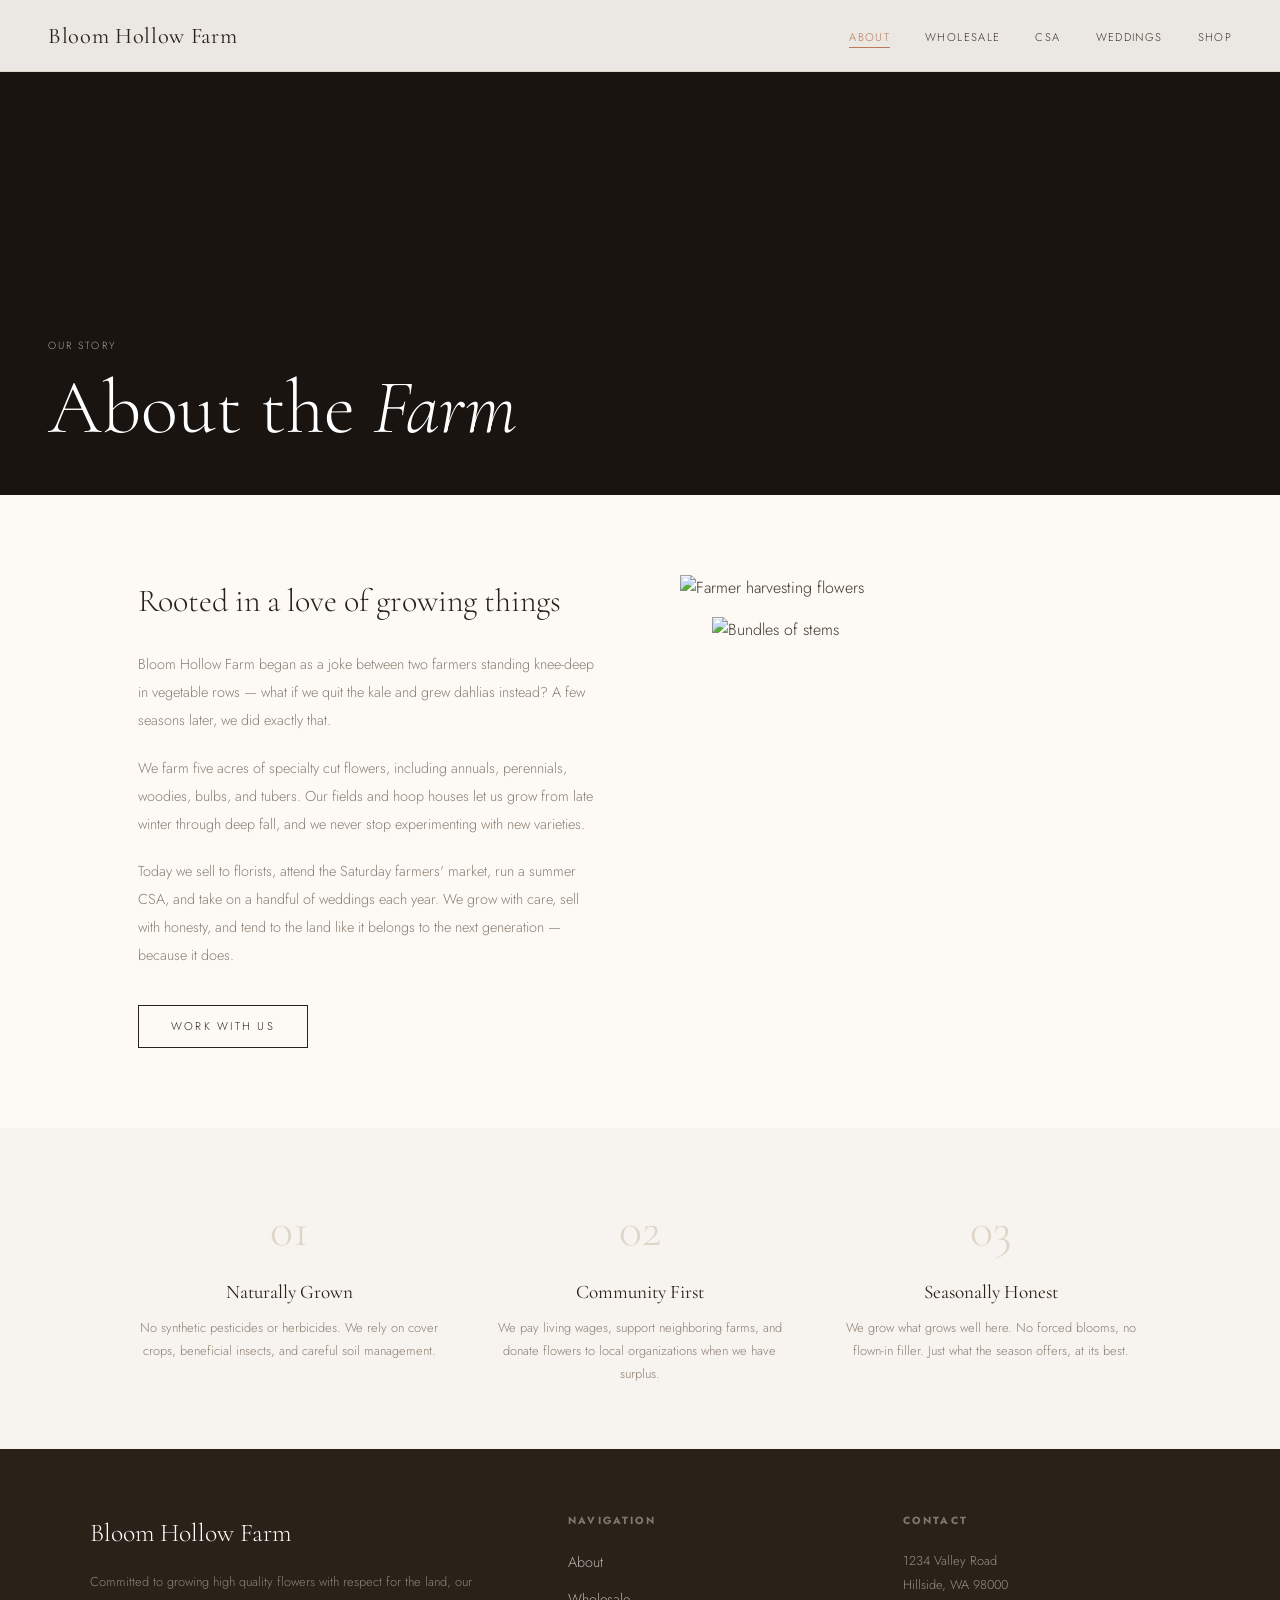
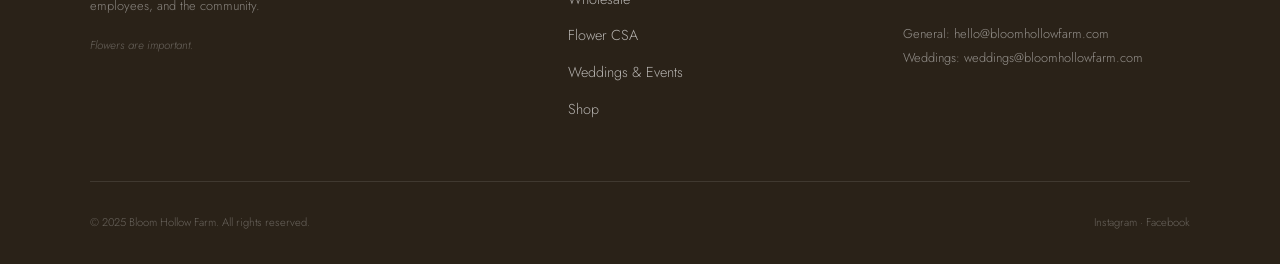
==== about.html @ 866d584c "first commit This is the first commit from a website built using claude with the promp "Please look " ====
<!DOCTYPE html>
<html lang="en">
<head>
  <meta charset="UTF-8">
  <meta name="viewport" content="width=device-width, initial-scale=1.0">
  <title>About — Bloom Hollow Farm</title>
  <link rel="preconnect" href="https://fonts.googleapis.com">
  <link href="https://fonts.googleapis.com/css2?family=Cormorant+Garamond:ital,wght@0,300;0,400;0,500;1,300;1,400&family=Jost:wght@300;400;500&display=swap" rel="stylesheet">
  <link rel="stylesheet" href="css/theme.css">
  <link rel="stylesheet" href="css/styles.css">
</head>
<body>

<!-- NAV -->
<nav>
  <a class="nav-logo" href="index.html">Bloom Hollow Farm</a>
  <ul class="nav-links">
    <li><a href="about.html">About</a></li>
    <li><a href="wholesale.html">Wholesale</a></li>
    <li><a href="csa.html">CSA</a></li>
    <li><a href="weddings.html">Weddings</a></li>
    <li><a href="shop.html">Shop</a></li>
  </ul>
</nav>

<!-- PAGE HERO -->
<div class="page-hero">
  <div class="page-hero-bg" style="background-image: var(--hero-about);"></div>
  <div class="page-hero-content">
    <span class="label">Our Story</span>
    <h1>About the <em>Farm</em></h1>
  </div>
</div>

<!-- STORY -->
<div class="about-story">
  <div class="about-story-text">
    <h2>Rooted in a love of growing things</h2>
    <p>Bloom Hollow Farm began as a joke between two farmers standing knee-deep in vegetable rows — what if we quit the kale and grew dahlias instead? A few seasons later, we did exactly that.</p>
    <p>We farm five acres of specialty cut flowers, including annuals, perennials, woodies, bulbs, and tubers. Our fields and hoop houses let us grow from late winter through deep fall, and we never stop experimenting with new varieties.</p>
    <p>Today we sell to florists, attend the Saturday farmers' market, run a summer CSA, and take on a handful of weddings each year. We grow with care, sell with honesty, and tend to the land like it belongs to the next generation — because it does.</p>
    <a href="wholesale.html" class="btn btn-dark" style="margin-top:1rem;">Work With Us</a>
  </div>
  <div class="about-story-img">
    <img src="https://images.unsplash.com/photo-1487530811015-780e06de3c6e?w=700" alt="Farmer harvesting flowers">
    <img src="https://images.unsplash.com/photo-1558618666-fcd25c85cd64?w=600" alt="Bundles of stems">
  </div>
</div>

<!-- VALUES -->
<div class="values-section">
  <div class="values-strip">
    <div class="value-item">
      <div class="value-num">01</div>
      <h3>Naturally Grown</h3>
      <p>No synthetic pesticides or herbicides. We rely on cover crops, beneficial insects, and careful soil management.</p>
    </div>
    <div class="value-item">
      <div class="value-num">02</div>
      <h3>Community First</h3>
      <p>We pay living wages, support neighboring farms, and donate flowers to local organizations when we have surplus.</p>
    </div>
    <div class="value-item">
      <div class="value-num">03</div>
      <h3>Seasonally Honest</h3>
      <p>We grow what grows well here. No forced blooms, no flown-in filler. Just what the season offers, at its best.</p>
    </div>
  </div>
</div>

<!-- FOOTER -->
<footer>
  <div class="footer-grid">
    <div class="footer-brand">
      <span class="logo">Bloom Hollow Farm</span>
      <p>Committed to growing high quality flowers with respect for the land, our employees, and the community.</p>
      <p style="margin-top:1rem; font-size:0.72rem; color:rgba(255,255,255,0.3); font-style:italic;">Flowers are important.</p>
    </div>
    <div class="footer-col">
      <h4>Navigation</h4>
      <ul>
        <li><a href="about.html">About</a></li>
        <li><a href="wholesale.html">Wholesale</a></li>
        <li><a href="csa.html">Flower CSA</a></li>
        <li><a href="weddings.html">Weddings &amp; Events</a></li>
        <li><a href="shop.html">Shop</a></li>
      </ul>
    </div>
    <div class="footer-col">
      <h4>Contact</h4>
      <address>
        1234 Valley Road<br>
        Hillside, WA 98000<br><br>
        General: hello@bloomhollowfarm.com<br>
        Weddings: weddings@bloomhollowfarm.com
      </address>
    </div>
  </div>
  <div class="footer-bottom">
    <p>© 2025 Bloom Hollow Farm. All rights reserved.</p>
    <p>Instagram · Facebook</p>
  </div>
</footer>

<script src="js/nav.js"></script>
</body>
</html>
---- css/theme.css ----
/* ============================================================
   BLOOM HOLLOW FARM — THEME VARIABLES
   ============================================================
   Edit this file to retheme the entire site at once.
   All colors, fonts, spacing, and sizing live here.
   ============================================================ */

:root {

  /* ── COLORS ─────────────────────────────────────────────── */

  /* Backgrounds */
  --color-bg:           #fdfaf6;   /* warm white — main page background */
  --color-bg-subtle:    #f7f3ee;   /* cream — section alternates, cards */
  --color-bg-dark:      #2a2218;   /* deep brown — footer, dark sections */
  --color-bg-hero:      #2a1f14;   /* near-black — behind hero images */

  /* Text */
  --color-text:         #3d3529;   /* main body text */
  --color-text-muted:   #8a7e72;   /* secondary / supporting text */
  --color-text-light:   #ffffff;   /* text on dark backgrounds */

  /* Brand accents */
  --color-primary:      #b87b5a;   /* clay/terracotta — primary CTA, prices, links */
  --color-primary-dark: #a3633d;   /* clay hover state */
  --color-secondary:    #7a8c72;   /* sage green — ticker bar, accents */
  --color-accent:       #c94f2e;   /* warm red — highlight accent (optional) */

  /* Borders & dividers */
  --color-border:       #ddd5c8;   /* soft warm border */


  /* ── TYPOGRAPHY ─────────────────────────────────────────── */

  /* Google Fonts: loaded in each HTML <head> */
  --font-display:       'Cormorant Garamond', Georgia, serif;  /* headlines, hero, logo */
  --font-body:          'Jost', 'Helvetica Neue', sans-serif;  /* body, nav, buttons */

  --font-weight-light:  300;
  --font-weight-normal: 400;
  --font-weight-medium: 500;


  /* ── SPACING ────────────────────────────────────────────── */

  --space-xs:   0.5rem;
  --space-sm:   1rem;
  --space-md:   2rem;
  --space-lg:   3rem;
  --space-xl:   5rem;

  --section-padding-v:  5rem;   /* vertical padding for full sections */
  --section-padding-sm: 3rem;   /* smaller section variant */
  --page-padding-h:     3rem;   /* horizontal page gutter */
  --container-max:      1100px; /* max content width */


  /* ── NAV ────────────────────────────────────────────────── */

  --nav-height:         72px;
  --nav-bg:             rgba(253, 250, 246, 0.92);  /* semi-transparent bg */
  --nav-border:         var(--color-border);


  /* ── TYPOGRAPHY SIZES ───────────────────────────────────── */

  --text-label:         0.65rem;  /* eyebrow / all-caps labels */
  --text-xs:            0.7rem;
  --text-sm:            0.8rem;
  --text-base:          0.9rem;
  --text-body:          1rem;
  --text-lg:            1.2rem;
  --text-xl:            1.5rem;
  --text-2xl:           2rem;
  --text-3xl:           2.8rem;


  /* ── LETTER SPACING ─────────────────────────────────────── */

  --tracking-tight:     0.03em;
  --tracking-normal:    0.08em;
  --tracking-wide:      0.12em;
  --tracking-widest:    0.2em;


  /* ── BORDERS & RADIUS ───────────────────────────────────── */

  --radius-none:        0;       /* this design uses sharp corners throughout */
  --border-width:       1px;


  /* ── TRANSITIONS ────────────────────────────────────────── */

  --transition-fast:    0.2s ease;
  --transition-base:    0.3s ease;
  --transition-slow:    0.5s ease;


  /* ── HERO IMAGES (swap these URLs to change hero photos) ── */

  --hero-home:      url('https://images.unsplash.com/photo-1490750967868-88df5691cc05?w=1600');
  --hero-about:     url('https://images.unsplash.com/photo-1416879595882-3373a0480b5b?w=1600');
  --hero-wholesale: url('https://images.unsplash.com/photo-1513836279014-a89f7a76ae86?w=1600');
  --hero-csa:       url('https://images.unsplash.com/photo-1501004318641-b39e6451bec6?w=1600');
  --hero-weddings:  url('https://images.unsplash.com/photo-1523438885200-e635ba2c371e?w=1600');
  --hero-shop:      url('https://images.unsplash.com/photo-1457296898342-cdd24585d095?w=1600');

}
---- css/styles.css ----
/* ============================================================
   BLOOM HOLLOW FARM — MAIN STYLES
   All values reference variables defined in theme.css
   ============================================================ */

/* ── RESET & BASE ──────────────────────────────────────────── */

* { margin: 0; padding: 0; box-sizing: border-box; }

body {
  font-family: var(--font-body);
  background: var(--color-bg);
  color: var(--color-text);
  font-weight: var(--font-weight-light);
  line-height: 1.6;
}

img { display: block; max-width: 100%; }
a { text-decoration: none; }

/* ── LAYOUT UTILITIES ─────────────────────────────────────── */

.container {
  max-width: var(--container-max);
  margin: 0 auto;
}

.section {
  padding: var(--section-padding-v) var(--page-padding-h);
}

.section-sm {
  padding: var(--section-padding-sm) var(--page-padding-h);
}

.section-cream {
  background: var(--color-bg-subtle);
}

.label {
  font-size: var(--text-label);
  letter-spacing: var(--tracking-widest);
  text-transform: uppercase;
  color: var(--color-text-muted);
  margin-bottom: var(--space-sm);
  display: block;
}

/* ── NAV ───────────────────────────────────────────────────── */

nav {
  position: fixed;
  top: 0; left: 0; right: 0;
  z-index: 100;
  display: flex;
  align-items: center;
  justify-content: space-between;
  padding: 1.2rem var(--page-padding-h);
  height: var(--nav-height);
  background: var(--nav-bg);
  backdrop-filter: blur(8px);
  border-bottom: var(--border-width) solid var(--nav-border);
  transition: all var(--transition-base);
}

.nav-logo {
  font-family: var(--font-display);
  font-size: 1.4rem;
  font-weight: var(--font-weight-normal);
  letter-spacing: var(--tracking-tight);
  color: var(--color-bg-dark);
}

.nav-links {
  display: flex;
  gap: 2.2rem;
  list-style: none;
}

.nav-links a {
  font-size: var(--text-xs);
  letter-spacing: var(--tracking-wide);
  text-transform: uppercase;
  color: var(--color-text);
  transition: color var(--transition-fast);
}

.nav-links a:hover,
.nav-links a.active {
  color: var(--color-primary);
}

.nav-links a.active {
  border-bottom: var(--border-width) solid var(--color-primary);
  padding-bottom: 2px;
}

/* ── BUTTONS ──────────────────────────────────────────────── */

.btn {
  display: inline-block;
  padding: 0.75rem 2rem;
  border: var(--border-width) solid currentColor;
  font-family: var(--font-body);
  font-size: var(--text-xs);
  letter-spacing: var(--tracking-widest);
  text-transform: uppercase;
  cursor: pointer;
  background: transparent;
  transition: all var(--transition-fast);
}

.btn-light  { color: var(--color-text-light); }
.btn-light:hover { background: var(--color-text-light); color: var(--color-bg-dark); }

.btn-dark   { color: var(--color-bg-dark); }
.btn-dark:hover { background: var(--color-bg-dark); color: var(--color-text-light); }

.btn-clay   { color: var(--color-primary); border-color: var(--color-primary); }
.btn-clay:hover { background: var(--color-primary); color: var(--color-text-light); }

/* ── HERO (HOME) ──────────────────────────────────────────── */

.hero {
  position: relative;
  height: calc(100vh - var(--nav-height));
  display: flex;
  align-items: center;
  justify-content: center;
  overflow: hidden;
  background: var(--color-bg-hero);
}

.hero-bg {
  position: absolute; inset: 0;
  background: var(--hero-home) center / cover no-repeat;
  opacity: 0.65;
  animation: slowzoom 20s ease-in-out infinite alternate;
}

@keyframes slowzoom {
  from { transform: scale(1); }
  to   { transform: scale(1.06); }
}

.hero-content {
  position: relative;
  text-align: center;
  color: var(--color-text-light);
  padding: var(--space-md);
  animation: fadeup 1.2s ease forwards;
}

@keyframes fadeup {
  from { opacity: 0; transform: translateY(24px); }
  to   { opacity: 1; transform: translateY(0); }
}

.hero-eyebrow {
  font-size: var(--text-xs);
  letter-spacing: var(--tracking-widest);
  text-transform: uppercase;
  color: rgba(255,255,255,0.75);
  margin-bottom: 1.2rem;
}

.hero-title {
  font-family: var(--font-display);
  font-size: clamp(3.5rem, 8vw, 7rem);
  font-weight: var(--font-weight-light);
  line-height: 0.95;
  margin-bottom: 1.6rem;
}

.hero-title em { font-style: italic; }

.hero-sub {
  font-size: var(--text-base);
  letter-spacing: var(--tracking-normal);
  color: rgba(255,255,255,0.8);
  max-width: 380px;
  margin: 0 auto 2.4rem;
  line-height: 1.8;
}

/* ── TICKER BAND ─────────────────────────────────────────── */

.ticker {
  background: var(--color-secondary);
  padding: 0.7rem 0;
  overflow: hidden;
}

.ticker-track {
  display: flex;
  gap: 3rem;
  animation: scroll-ticker 20s linear infinite;
  white-space: nowrap;
}

@keyframes scroll-ticker {
  from { transform: translateX(0); }
  to   { transform: translateX(-50%); }
}

.ticker-item {
  font-size: var(--text-xs);
  letter-spacing: var(--tracking-widest);
  text-transform: uppercase;
  color: var(--color-text-light);
  flex-shrink: 0;
}

.ticker-dot { color: rgba(255,255,255,0.45); }

/* ── HOME INTRO ───────────────────────────────────────────── */

.intro-grid {
  display: grid;
  grid-template-columns: 1fr 1fr;
  gap: var(--space-xl);
  align-items: center;
}

.intro-text h2 {
  font-family: var(--font-display);
  font-size: clamp(2.2rem, 4vw, 3.5rem);
  font-weight: var(--font-weight-light);
  line-height: 1.15;
  margin-bottom: 1.5rem;
  color: var(--color-bg-dark);
}

.intro-text h2 em { font-style: italic; color: var(--color-primary); }

.intro-text p {
  font-size: var(--text-base);
  line-height: 1.9;
  color: var(--color-text-muted);
  margin-bottom: 1.5rem;
}

.intro-img { position: relative; }

.intro-img img {
  width: 100%;
  aspect-ratio: 3 / 4;
  object-fit: cover;
}

.intro-img::before {
  content: '';
  position: absolute;
  top: -16px; left: -16px;
  width: 100%; height: 100%;
  border: var(--border-width) solid var(--color-border);
  z-index: -1;
}

/* ── OFFERINGS ────────────────────────────────────────────── */

.offerings-head {
  text-align: center;
  margin-bottom: var(--space-lg);
}

.offerings-head h2 {
  font-family: var(--font-display);
  font-size: var(--text-3xl);
  font-weight: var(--font-weight-light);
  color: var(--color-bg-dark);
}

.offerings-grid {
  display: grid;
  grid-template-columns: repeat(3, 1fr);
  gap: 1.5rem;
}

.offering-card {
  cursor: pointer;
  overflow: hidden;
  transition: transform var(--transition-base);
}

.offering-card:hover { transform: translateY(-4px); }

.offering-card > img {
  width: 100%;
  aspect-ratio: 4 / 5;
  object-fit: cover;
  transition: transform var(--transition-slow);
}

.offering-card:hover > img { transform: scale(1.04); }

.offering-card-body { padding: 1.2rem 0; }

.offering-card-body h3 {
  font-family: var(--font-display);
  font-size: 1.4rem;
  font-weight: var(--font-weight-normal);
  margin-bottom: 0.4rem;
}

.offering-card-body p {
  font-size: var(--text-sm);
  color: var(--color-text-muted);
  line-height: 1.7;
  margin-bottom: 0.8rem;
}

.arrow-link {
  font-size: var(--text-xs);
  letter-spacing: var(--tracking-normal);
  text-transform: uppercase;
  color: var(--color-primary);
  display: inline-flex;
  align-items: center;
  gap: 0.4rem;
  border-bottom: 1px solid transparent;
  transition: border-color var(--transition-fast);
}

.arrow-link:hover { border-color: var(--color-primary); }

/* ── MARQUEE BAND ─────────────────────────────────────────── */

.marquee-band {
  padding: 2.5rem 0;
  border-top: var(--border-width) solid var(--color-border);
  border-bottom: var(--border-width) solid var(--color-border);
  overflow: hidden;
}

.marquee-track {
  display: flex;
  animation: scroll-ticker 30s linear infinite;
  white-space: nowrap;
}

.marquee-item {
  font-family: var(--font-display);
  font-size: 2.5rem;
  font-style: italic;
  color: var(--color-bg-dark);
  padding: 0 2rem;
  flex-shrink: 0;
  opacity: 0.35;
}

.marquee-item.accent {
  opacity: 1;
  color: var(--color-primary);
}

/* ── INSTAGRAM GRID ───────────────────────────────────────── */

.ig-grid {
  display: grid;
  grid-template-columns: repeat(4, 1fr);
  gap: 4px;
}

.ig-item {
  aspect-ratio: 1;
  overflow: hidden;
}

.ig-item img {
  width: 100%; height: 100%;
  object-fit: cover;
  transition: transform var(--transition-base);
}

.ig-item:hover img { transform: scale(1.06); }

/* ── EMAIL SIGNUP BAND ────────────────────────────────────── */

.signup-band {
  background: var(--color-bg-dark);
  padding: 4rem var(--page-padding-h);
  text-align: center;
}

.signup-band h2 {
  font-family: var(--font-display);
  font-size: var(--text-2xl);
  font-weight: var(--font-weight-light);
  color: var(--color-text-light);
  margin-bottom: 0.6rem;
}

.signup-band p {
  font-size: var(--text-base);
  color: rgba(255,255,255,0.5);
  margin-bottom: 1.8rem;
}

.signup-form {
  display: flex;
  justify-content: center;
  max-width: 420px;
  margin: 0 auto;
}

.signup-form input {
  flex: 1;
  padding: 0.8rem 1.2rem;
  border: var(--border-width) solid rgba(255,255,255,0.2);
  background: transparent;
  color: var(--color-text-light);
  font-family: var(--font-body);
  font-size: var(--text-base);
  outline: none;
}

.signup-form input::placeholder { color: rgba(255,255,255,0.35); }

.signup-form button {
  padding: 0.8rem 1.5rem;
  background: var(--color-primary);
  color: var(--color-text-light);
  border: none;
  font-family: var(--font-body);
  font-size: var(--text-xs);
  letter-spacing: var(--tracking-wide);
  text-transform: uppercase;
  cursor: pointer;
  transition: background var(--transition-fast);
}

.signup-form button:hover { background: var(--color-primary-dark); }

/* ── PAGE HERO (inner pages) ──────────────────────────────── */

.page-hero {
  height: 55vh;
  position: relative;
  display: flex;
  align-items: flex-end;
  padding: var(--space-lg);
  overflow: hidden;
  background: #1a1410;
}

.page-hero-bg {
  position: absolute; inset: 0;
  background-size: cover;
  background-position: center;
  opacity: 0.6;
}

.page-hero-content {
  position: relative;
  color: var(--color-text-light);
}

.page-hero-content .label { color: rgba(255,255,255,0.6); }

.page-hero-content h1 {
  font-family: var(--font-display);
  font-size: clamp(2.5rem, 6vw, 5rem);
  font-weight: var(--font-weight-light);
  line-height: 1;
}

.page-hero-content h1 em { font-style: italic; }

/* ── ABOUT PAGE ───────────────────────────────────────────── */

.about-story {
  display: grid;
  grid-template-columns: 1fr 1fr;
  gap: var(--space-xl);
  padding: var(--space-xl) var(--page-padding-h);
  max-width: var(--container-max);
  margin: 0 auto;
  align-items: start;
}

.about-story-text h2 {
  font-family: var(--font-display);
  font-size: var(--text-2xl);
  font-weight: var(--font-weight-light);
  margin-bottom: 1.5rem;
  color: var(--color-bg-dark);
}

.about-story-text p {
  font-size: var(--text-base);
  line-height: 1.95;
  color: var(--color-text-muted);
  margin-bottom: 1.2rem;
}

.about-story-img img { width: 100%; }
.about-story-img img + img {
  margin-top: 1rem;
  margin-left: 2rem;
  width: calc(100% - 2rem);
}

.values-section {
  background: var(--color-bg-subtle);
  padding: 4rem 0;
}

.values-strip {
  display: grid;
  grid-template-columns: repeat(3, 1fr);
  gap: var(--space-lg);
  max-width: var(--container-max);
  margin: 0 auto;
  padding: 0 var(--page-padding-h);
}

.value-item { text-align: center; }

.value-num {
  font-family: var(--font-display);
  font-size: 3rem;
  color: var(--color-border);
  font-weight: var(--font-weight-light);
  margin-bottom: 0.5rem;
}

.value-item h3 {
  font-family: var(--font-display);
  font-size: var(--text-lg);
  font-weight: var(--font-weight-normal);
  margin-bottom: 0.5rem;
  color: var(--color-bg-dark);
}

.value-item p {
  font-size: var(--text-sm);
  color: var(--color-text-muted);
  line-height: 1.8;
}

/* ── WHOLESALE PAGE ───────────────────────────────────────── */

.wholesale-intro {
  max-width: 800px;
  margin: 0 auto;
  padding: var(--space-xl) var(--space-md) var(--space-lg);
  text-align: center;
}

.wholesale-intro h1 {
  font-family: var(--font-display);
  font-size: clamp(2.5rem, 5vw, 4rem);
  font-weight: var(--font-weight-light);
  color: var(--color-bg-dark);
  margin-bottom: 1rem;
}

.wholesale-intro p {
  font-size: var(--text-base);
  line-height: 1.9;
  color: var(--color-text-muted);
}

.section-title {
  font-family: var(--font-display);
  font-size: var(--text-2xl);
  font-weight: var(--font-weight-light);
  color: var(--color-bg-dark);
  margin-bottom: var(--space-md);
}

.seasonal-grid {
  display: grid;
  grid-template-columns: repeat(4, 1fr);
  max-width: var(--container-max);
  margin: 0 auto;
  padding: 0 var(--page-padding-h) var(--space-lg);
}

.season-col {
  padding: var(--space-md) 1.5rem;
  border-left: var(--border-width) solid var(--color-border);
}

.season-col:first-child { border-left: none; }

.season-col h3 {
  font-family: var(--font-display);
  font-size: 1.3rem;
  font-weight: var(--font-weight-normal);
  margin-bottom: 1rem;
  color: var(--color-bg-dark);
}

.flower-list { list-style: none; }

.flower-list li {
  font-size: var(--text-sm);
  color: var(--color-text-muted);
  padding: 0.3rem 0;
  border-bottom: var(--border-width) solid var(--color-border);
  line-height: 1.6;
}

.wholesale-cta {
  background: var(--color-bg-subtle);
  padding: 4rem var(--page-padding-h);
  display: flex;
  align-items: center;
  justify-content: space-between;
  max-width: var(--container-max);
  margin: var(--space-lg) auto;
  gap: var(--space-lg);
}

.wholesale-cta h2 {
  font-family: var(--font-display);
  font-size: var(--text-2xl);
  font-weight: var(--font-weight-light);
  color: var(--color-bg-dark);
  flex: 1;
}

.wholesale-cta p {
  font-size: var(--text-base);
  color: var(--color-text-muted);
  line-height: 1.8;
  flex: 1;
}

/* ── CSA PAGE ─────────────────────────────────────────────── */

.csa-intro {
  max-width: 700px;
  margin: 0 auto;
  text-align: center;
  padding: var(--space-xl) var(--space-md) var(--space-lg);
}

.csa-intro h1 {
  font-family: var(--font-display);
  font-size: clamp(2.5rem, 5vw, 4rem);
  font-weight: var(--font-weight-light);
  color: var(--color-bg-dark);
  margin-bottom: 1rem;
}

.csa-intro p {
  font-size: var(--text-base);
  line-height: 1.9;
  color: var(--color-text-muted);
}

.csa-options {
  display: grid;
  grid-template-columns: repeat(3, 1fr);
  gap: 1.5rem;
  padding: 0 var(--page-padding-h) var(--space-lg);
  max-width: var(--container-max);
  margin: 0 auto;
}

.csa-card {
  border: var(--border-width) solid var(--color-border);
  padding: 2.5rem var(--space-md);
  position: relative;
  transition: border-color var(--transition-base);
}

.csa-card:hover { border-color: var(--color-primary); }

.csa-card.featured {
  background: var(--color-bg-dark);
  border-color: var(--color-bg-dark);
  color: var(--color-text-light);
}

.csa-card.featured .csa-detail { color: rgba(255,255,255,0.6); }

.csa-badge {
  position: absolute;
  top: -1px; right: 1.5rem;
  background: var(--color-primary);
  color: var(--color-text-light);
  font-size: 0.6rem;
  letter-spacing: var(--tracking-widest);
  text-transform: uppercase;
  padding: 0.3rem 0.8rem;
}

.csa-card h3 {
  font-family: var(--font-display);
  font-size: var(--text-xl);
  font-weight: var(--font-weight-normal);
  margin-bottom: 0.5rem;
}

.csa-price {
  font-size: 1.8rem;
  font-weight: var(--font-weight-light);
  color: var(--color-primary);
  margin-bottom: 1.5rem;
}

.csa-card.featured .csa-price { color: var(--color-text-light); }

.csa-detail {
  font-size: var(--text-sm);
  color: var(--color-text-muted);
  line-height: 1.8;
  margin-bottom: var(--space-md);
}

/* ── WEDDINGS PAGE ────────────────────────────────────────── */

.weddings-copy {
  max-width: 640px;
  margin: 0 auto;
  text-align: center;
  padding: 4rem var(--space-md);
}

.weddings-copy h2 {
  font-family: var(--font-display);
  font-size: var(--text-3xl);
  font-weight: var(--font-weight-light);
  margin-bottom: 1.2rem;
  color: var(--color-bg-dark);
}

.weddings-copy p {
  font-size: var(--text-base);
  line-height: 1.95;
  color: var(--color-text-muted);
  margin-bottom: 1.8rem;
}

.weddings-gallery {
  display: grid;
  grid-template-columns: repeat(2, 1fr);
  gap: 1.5rem;
  padding: 0 var(--page-padding-h);
  max-width: var(--container-max);
  margin: 0 auto;
}

.gallery-item { overflow: hidden; }

.gallery-item img {
  width: 100%;
  display: block;
  transition: transform var(--transition-slow);
}

.gallery-item:hover img { transform: scale(1.04); }

.gallery-item:first-child { grid-row: span 2; }
.gallery-item:first-child img { height: 100%; object-fit: cover; }

.packages-grid {
  display: grid;
  grid-template-columns: repeat(2, 1fr);
  gap: 1.5rem;
  padding: 0 var(--page-padding-h) 4rem;
  max-width: var(--container-max);
  margin: 0 auto;
}

.package-card {
  padding: 2.5rem;
  background: var(--color-bg-subtle);
}

.package-card h3 {
  font-family: var(--font-display);
  font-size: var(--text-xl);
  font-weight: var(--font-weight-normal);
  margin-bottom: 0.3rem;
}

.package-card .pkg-price {
  color: var(--color-primary);
  font-size: var(--text-base);
  margin-bottom: 1rem;
}

.package-card p {
  font-size: var(--text-sm);
  color: var(--color-text-muted);
  line-height: 1.8;
}

/* ── SHOP PAGE ────────────────────────────────────────────── */

.shop-grid {
  display: grid;
  grid-template-columns: repeat(3, 1fr);
  gap: var(--space-md);
  padding: var(--space-lg) var(--page-padding-h);
  max-width: var(--container-max);
  margin: 0 auto;
}

.product-card { cursor: pointer; }

.product-card-img {
  overflow: hidden;
}

.product-card-img img {
  width: 100%;
  aspect-ratio: 4 / 5;
  object-fit: cover;
  transition: transform var(--transition-slow);
}

.product-card:hover .product-card-img img { transform: scale(1.04); }

.product-card-body { padding: 1rem 0; }

.product-card-body h3 {
  font-family: var(--font-display);
  font-size: var(--text-lg);
  font-weight: var(--font-weight-normal);
  margin-bottom: 0.2rem;
}

.product-card-body .price {
  font-size: var(--text-base);
  color: var(--color-primary);
}

.product-card-body .sold-out {
  font-size: var(--text-xs);
  color: var(--color-text-muted);
  text-transform: uppercase;
  letter-spacing: var(--tracking-normal);
}

/* ── FOOTER ───────────────────────────────────────────────── */

footer {
  background: var(--color-bg-dark);
  color: var(--color-text-light);
  padding: 4rem var(--page-padding-h) var(--space-md);
}

.footer-grid {
  display: grid;
  grid-template-columns: 1.5fr 1fr 1fr;
  gap: var(--space-lg);
  max-width: var(--container-max);
  margin: 0 auto;
  padding-bottom: var(--space-lg);
  border-bottom: var(--border-width) solid rgba(255,255,255,0.1);
}

.footer-brand .logo {
  font-family: var(--font-display);
  font-size: 1.6rem;
  font-weight: var(--font-weight-light);
  color: var(--color-text-light);
  margin-bottom: 1rem;
  display: block;
}

.footer-brand p {
  font-size: var(--text-sm);
  color: rgba(255,255,255,0.45);
  line-height: 1.9;
}

.footer-col h4 {
  font-size: var(--text-label);
  letter-spacing: var(--tracking-widest);
  text-transform: uppercase;
  color: rgba(255,255,255,0.4);
  margin-bottom: 1.2rem;
}

.footer-col ul { list-style: none; }

.footer-col ul li { margin-bottom: 0.7rem; }

.footer-col ul li a {
  font-size: var(--text-base);
  color: rgba(255,255,255,0.65);
  transition: color var(--transition-fast);
}

.footer-col ul li a:hover { color: var(--color-text-light); }

.footer-col address {
  font-style: normal;
  font-size: var(--text-sm);
  color: rgba(255,255,255,0.5);
  line-height: 1.9;
}

.footer-bottom {
  max-width: var(--container-max);
  margin: var(--space-md) auto 0;
  display: flex;
  justify-content: space-between;
  align-items: center;
}

.footer-bottom p {
  font-size: var(--text-xs);
  color: rgba(255,255,255,0.3);
}

/* ── RESPONSIVE ───────────────────────────────────────────── */

@media (max-width: 900px) {
  .seasonal-grid { grid-template-columns: repeat(2, 1fr); }
  .offerings-grid { grid-template-columns: repeat(2, 1fr); }
  .shop-grid { grid-template-columns: repeat(2, 1fr); }
}

@media (max-width: 768px) {
  :root {
    --page-padding-h: 1.5rem;
    --section-padding-v: 3rem;
  }

  nav { padding: 1rem var(--page-padding-h); }
  .nav-links { display: none; }

  .intro-grid,
  .about-story,
  .csa-options,
  .packages-grid,
  .offerings-grid,
  .seasonal-grid,
  .shop-grid        { grid-template-columns: 1fr; }

  .footer-grid      { grid-template-columns: 1fr; }
  .wholesale-cta    { flex-direction: column; }
  .values-strip     { grid-template-columns: 1fr; }
  .weddings-gallery { grid-template-columns: 1fr; }
  .gallery-item:first-child { grid-row: auto; }
  .ig-grid          { grid-template-columns: repeat(2, 1fr); }
}
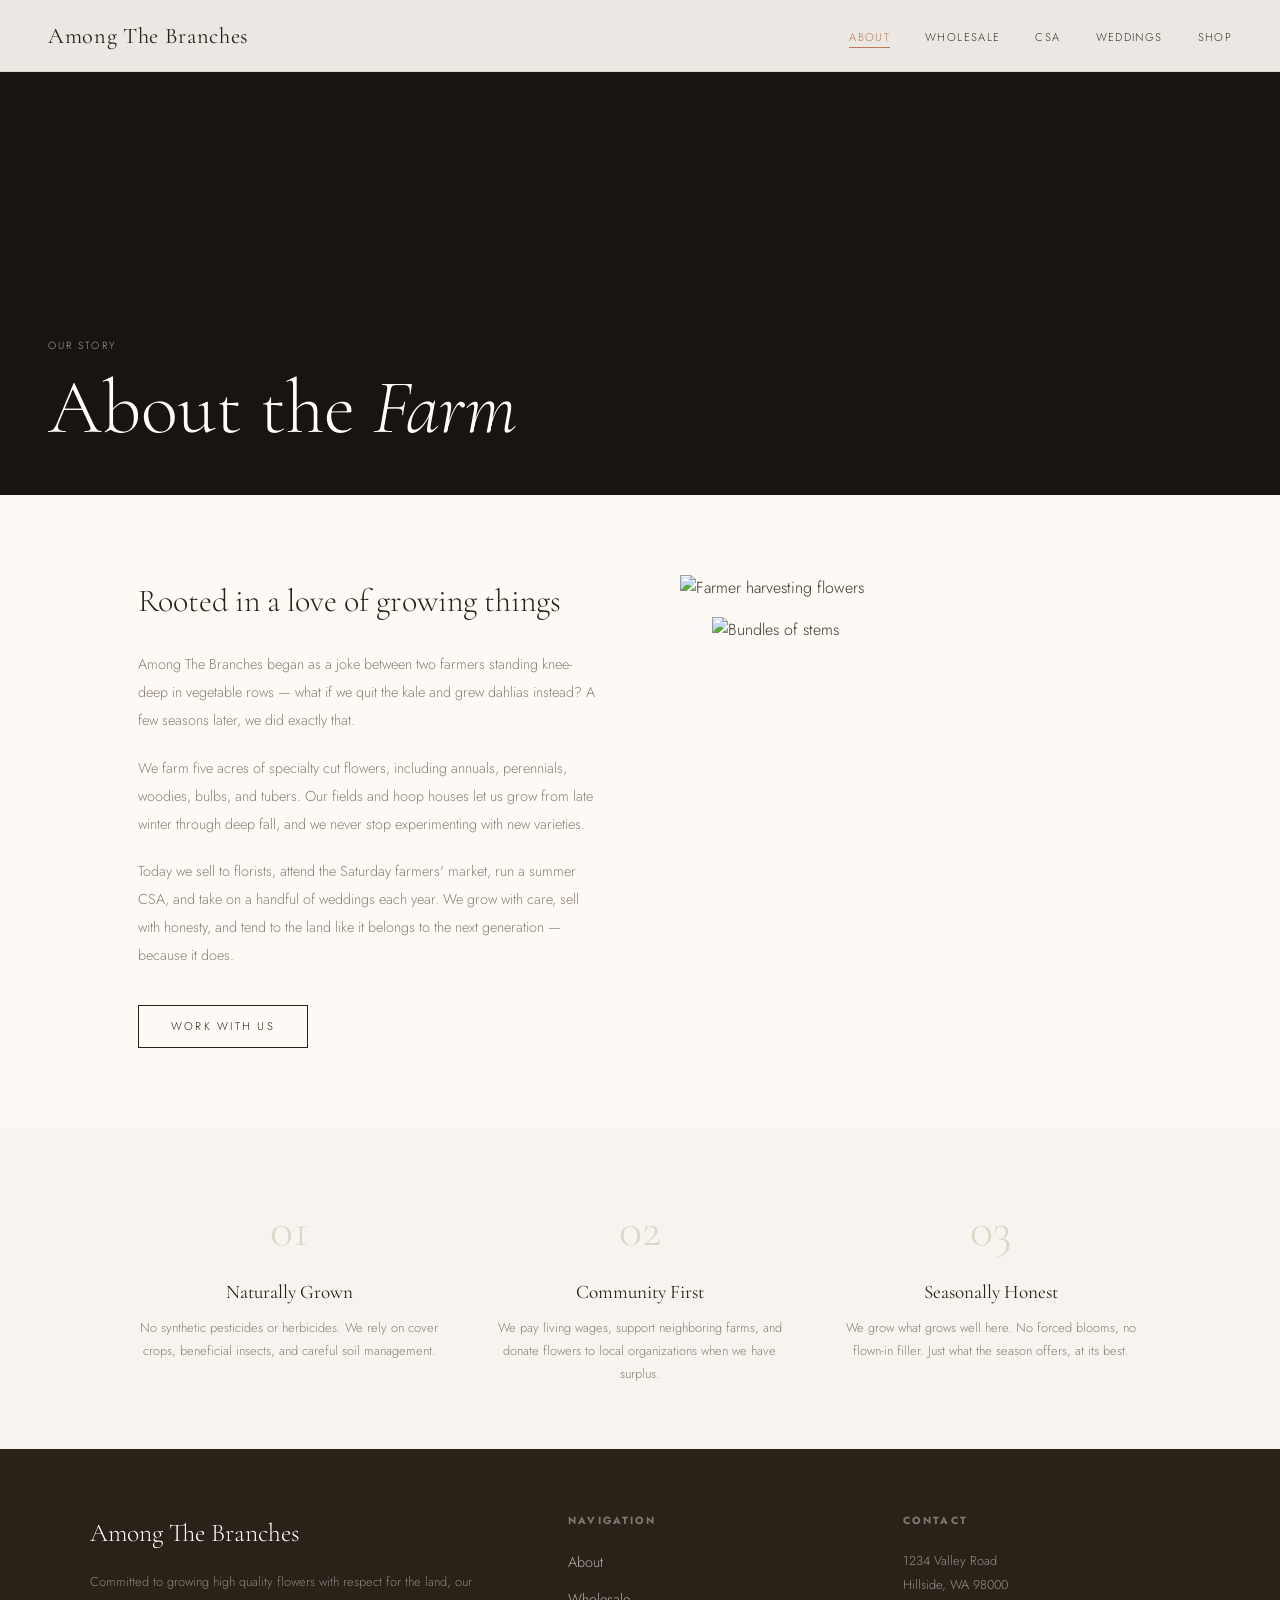
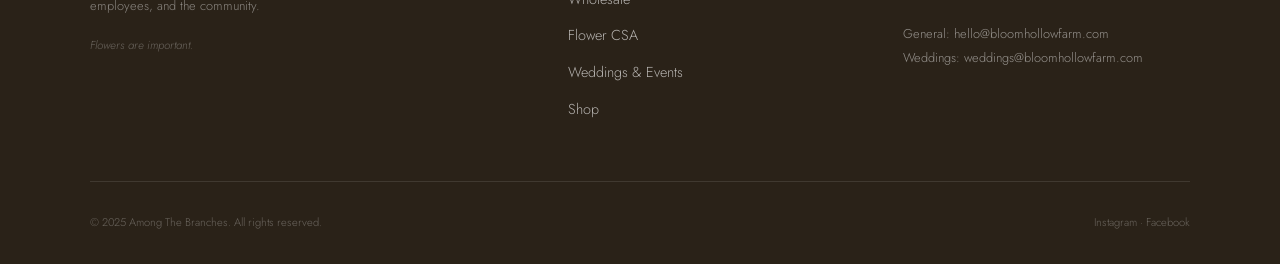
==== commit 08fb1d57: "Business Name Changed Switched from "Bloom Hollow" to "Among The Branches" in all instances." ====
--- a/about.html
+++ b/about.html
@@ -3,7 +3,7 @@
 <head>
   <meta charset="UTF-8">
   <meta name="viewport" content="width=device-width, initial-scale=1.0">
-  <title>About — Bloom Hollow Farm</title>
+  <title>About — Among The Branches</title>
   <link rel="preconnect" href="https://fonts.googleapis.com">
   <link href="https://fonts.googleapis.com/css2?family=Cormorant+Garamond:ital,wght@0,300;0,400;0,500;1,300;1,400&family=Jost:wght@300;400;500&display=swap" rel="stylesheet">
   <link rel="stylesheet" href="css/theme.css">
@@ -13,7 +13,7 @@
 
 <!-- NAV -->
 <nav>
-  <a class="nav-logo" href="index.html">Bloom Hollow Farm</a>
+  <a class="nav-logo" href="index.html">Among The Branches</a>
   <ul class="nav-links">
     <li><a href="about.html">About</a></li>
     <li><a href="wholesale.html">Wholesale</a></li>
@@ -36,7 +36,7 @@
 <div class="about-story">
   <div class="about-story-text">
     <h2>Rooted in a love of growing things</h2>
-    <p>Bloom Hollow Farm began as a joke between two farmers standing knee-deep in vegetable rows — what if we quit the kale and grew dahlias instead? A few seasons later, we did exactly that.</p>
+    <p>Among The Branches began as a joke between two farmers standing knee-deep in vegetable rows — what if we quit the kale and grew dahlias instead? A few seasons later, we did exactly that.</p>
     <p>We farm five acres of specialty cut flowers, including annuals, perennials, woodies, bulbs, and tubers. Our fields and hoop houses let us grow from late winter through deep fall, and we never stop experimenting with new varieties.</p>
     <p>Today we sell to florists, attend the Saturday farmers' market, run a summer CSA, and take on a handful of weddings each year. We grow with care, sell with honesty, and tend to the land like it belongs to the next generation — because it does.</p>
     <a href="wholesale.html" class="btn btn-dark" style="margin-top:1rem;">Work With Us</a>
@@ -72,7 +72,7 @@
 <footer>
   <div class="footer-grid">
     <div class="footer-brand">
-      <span class="logo">Bloom Hollow Farm</span>
+      <span class="logo">Among The Branches</span>
       <p>Committed to growing high quality flowers with respect for the land, our employees, and the community.</p>
       <p style="margin-top:1rem; font-size:0.72rem; color:rgba(255,255,255,0.3); font-style:italic;">Flowers are important.</p>
     </div>
@@ -97,7 +97,7 @@
     </div>
   </div>
   <div class="footer-bottom">
-    <p>© 2025 Bloom Hollow Farm. All rights reserved.</p>
+    <p>© 2025 Among The Branches. All rights reserved.</p>
     <p>Instagram · Facebook</p>
   </div>
 </footer>
--- a/css/theme.css
+++ b/css/theme.css
@@ -1,5 +1,5 @@
 /* ============================================================
-   BLOOM HOLLOW FARM — THEME VARIABLES
+   Among The Branches — THEME VARIABLES
    ============================================================
    Edit this file to retheme the entire site at once.
    All colors, fonts, spacing, and sizing live here.
--- a/css/styles.css
+++ b/css/styles.css
@@ -1,5 +1,5 @@
 /* ============================================================
-   BLOOM HOLLOW FARM — MAIN STYLES
+   Among The Branches — MAIN STYLES
    All values reference variables defined in theme.css
    ============================================================ */
 
